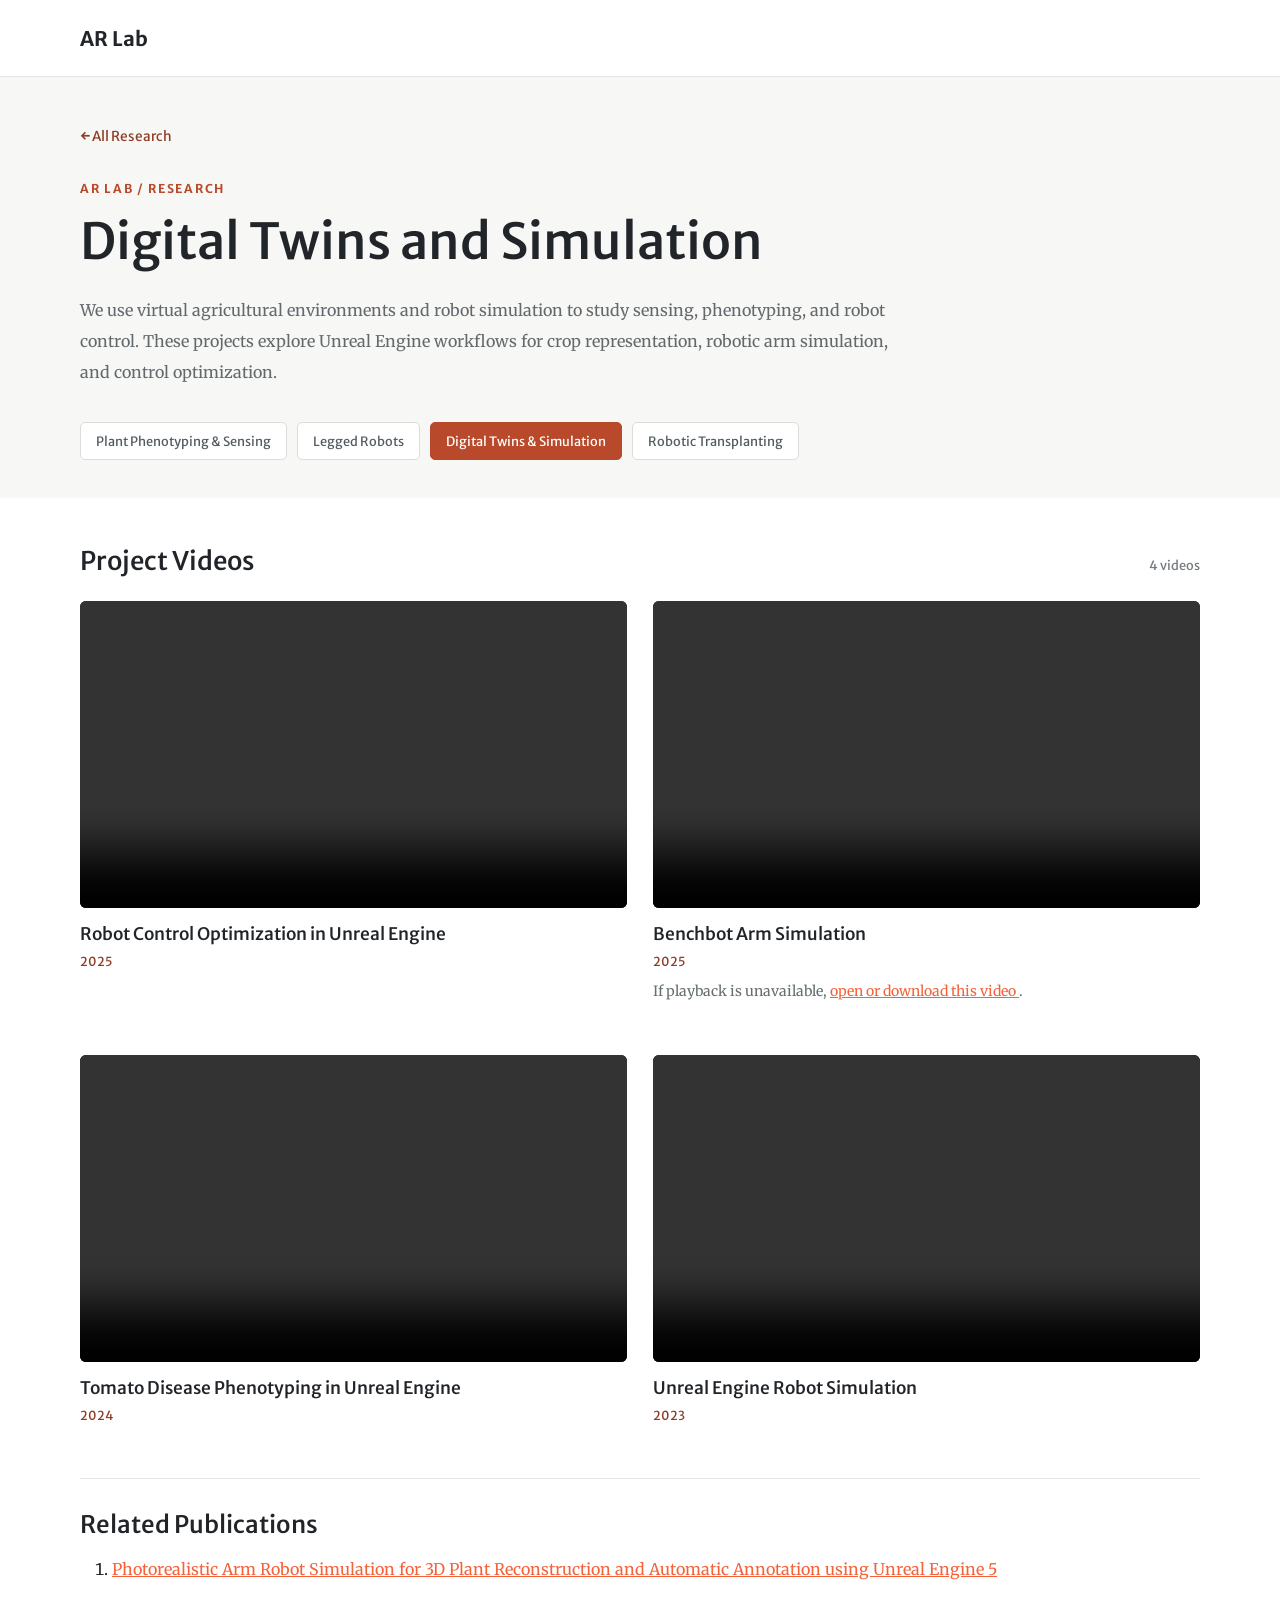
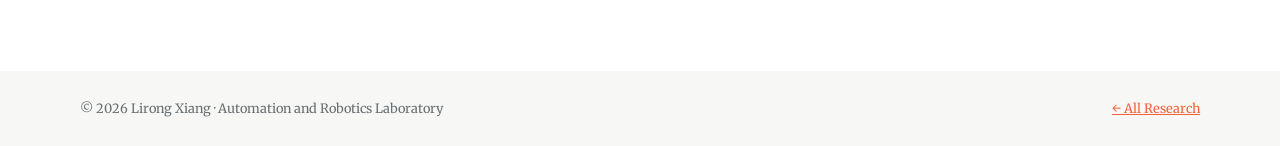
==== research/digital-twins.html @ 147086db "[ #lxweb ] Refactor the structure and style of the Research and Teaching section." ====
<!DOCTYPE html>
<html lang="en">
    <head>
        <meta charset="utf-8"/>
        <meta content="width=device-width, initial-scale=1" name="viewport"/>
        <title>
            Digital Twins and Simulation | AR Lab
        </title>
        <meta content="Virtual crops and agricultural environments for robot simulation, sensing, and control." name="description"/>
        <link href="../assets/favicon.ico" rel="icon"/>
        <link href="https://cdn.jsdelivr.net/npm/bootstrap-icons@1.5.0/font/bootstrap-icons.css" rel="stylesheet"/>
        <link href="https://fonts.googleapis.com/css?family=Merriweather+Sans:400,700" rel="stylesheet"/>
        <link href="https://fonts.googleapis.com/css?family=Merriweather:400,300,700" rel="stylesheet"/>
        <link href="../css/styles.css" rel="stylesheet"/>
        <link href="../css/research.css" rel="stylesheet"/>
    </head>
    <body class="research-detail" id="page-top">
        <header class="research-topbar">
            <div class="research-container research-topbar-inner">
                <a class="research-brand" href="../index.html">
                    AR Lab
                </a>
            </div>
        </header>
        <main>
            <section class="topic-hero">
                <div class="research-container">
                    <a class="research-back" href="../index.html#research">
                        ← All Research
                    </a>
                    <p class="research-eyebrow">
                        AR Lab / Research
                    </p>
                    <h1>
                        Digital Twins and Simulation
                    </h1>
                    <p class="topic-intro">
                        We use virtual agricultural environments and robot simulation to study sensing, phenotyping, and robot control. These projects explore Unreal Engine workflows for crop representation, robotic arm simulation, and control optimization.
                    </p>
                    <nav aria-label="Research topics" class="topic-tabs">
                        <a href="plant-phenotyping.html">
                            Plant Phenotyping &amp; Sensing
                        </a>
                        <a href="legged-robots.html">
                            Legged Robots
                        </a>
                        <a aria-current="page" href="digital-twins.html">
                            Digital Twins &amp; Simulation
                        </a>
                        <a href="robotic-transplanting.html">
                            Robotic Transplanting
                        </a>
                    </nav>
                </div>
            </section>
            <div class="research-container topic-content">
                <section aria-labelledby="project-videos">
                    <div class="topic-section-heading">
                        <h2 id="project-videos">
                            Project Videos
                        </h2>
                        <span class="research-count">
                            4 videos
                        </span>
                    </div>
                    <div class="research-video-grid">
                        <article class="research-video">
                            <video aria-label="Robot Control Optimization in Unreal Engine" controls="" playsinline="" preload="none">
                                <source src="../img/portfolio/projects/unreal engine inside canopy sensing trimmed2025-3.mp4" type="video/mp4"/>
                                Your browser does not support embedded video.
                                <a href="../img/portfolio/projects/unreal engine inside canopy sensing trimmed2025-3.mp4">
                                    Download video
                                </a>
                                .
                            </video>
                            <h3>
                                Robot Control Optimization in Unreal Engine
                            </h3>
                            <div class="research-video-year">
                                2025
                            </div>
                        </article>
                        <article class="research-video">
                            <video aria-label="Benchbot Arm Simulation" controls="" playsinline="" preload="none">
                                <source src="../img/portfolio/projects/benchbot arm sim.mkv" type="video/x-matroska"/>
                                Your browser does not support embedded video.
                                <a href="../img/portfolio/projects/benchbot arm sim.mkv">
                                    Download video
                                </a>
                                .
                            </video>
                            <h3>
                                Benchbot Arm Simulation
                            </h3>
                            <div class="research-video-year">
                                2025
                            </div>
                            <p class="video-fallback">
                                If playback is unavailable,
                                <a href="../img/portfolio/projects/benchbot arm sim.mkv">
                                    open or download this video
                                </a>
                                .
                            </p>
                        </article>
                        <article class="research-video">
                            <video aria-label="Tomato Disease Phenotyping in Unreal Engine" controls="" playsinline="" preload="none">
                                <source src="../img/portfolio/projects/UETomatoClipped.mp4" type="video/mp4"/>
                                Your browser does not support embedded video.
                                <a href="../img/portfolio/projects/UETomatoClipped.mp4">
                                    Download video
                                </a>
                                .
                            </video>
                            <h3>
                                Tomato Disease Phenotyping in Unreal Engine
                            </h3>
                            <div class="research-video-year">
                                2024
                            </div>
                        </article>
                        <article class="research-video">
                            <video aria-label="Unreal Engine Robot Simulation" controls="" playsinline="" preload="none">
                                <source src="../img/portfolio/projects/robot-simulation.mp4" type="video/mp4"/>
                                Your browser does not support embedded video.
                                <a href="../img/portfolio/projects/robot-simulation.mp4">
                                    Download video
                                </a>
                                .
                            </video>
                            <h3>
                                Unreal Engine Robot Simulation
                            </h3>
                            <div class="research-video-year">
                                2023
                            </div>
                        </article>
                    </div>
                </section>
                <section aria-labelledby="related-publications" class="research-references">
                    <h2 id="related-publications">
                        Related Publications
                    </h2>
                    <ol>
                        <li>
                            <a href="https://ieeexplore.ieee.org/abstract/document/10678093">
                                Photorealistic Arm Robot Simulation for 3D Plant Reconstruction and Automatic Annotation using Unreal Engine 5
                            </a>
                        </li>
                    </ol>
                </section>
            </div>
        </main>
        <footer class="research-footer">
            <div class="research-container">
                <span>
                    © 2026 Lirong Xiang · Automation and Robotics Laboratory
                </span>
                <a href="../index.html#research">
                    ← All Research
                </a>
            </div>
        </footer>
    </body>
</html>
---- css/research.css ----
/* Research overview and topic pages; scoped to preserve the existing homepage. */

html {
    scroll-padding-top: 88px;
}

.research-overview {
    background: #f7f7f5;
}

.research-container {
    width: min(1120px, calc(100% - 48px));
    margin: 0 auto;
}

.research-eyebrow {
    color: #b9492b;
    font: 700 .76rem "Merriweather Sans", sans-serif;
    letter-spacing: .14em;
    text-transform: uppercase;
}

.research-lead {
    max-width: 740px;
    margin: 0 auto 42px;
    color: #656b70;
    line-height: 1.9;
}

.research-grid,
.teaching-grid {
    display: grid;
    grid-template-columns: repeat(3, minmax(0, 1fr));
    gap: 24px;
}

.research-card {
    display: flex;
    flex-direction: column;
    padding: 32px;
    background: #fff;
    border: 1px solid #e3e5e3;
    border-radius: 8px;
    color: #212529;
    text-decoration: none;
    transition: transform .18s, box-shadow .18s, border-color .18s;
}

.research-card:hover {
    color: #212529;
    transform: translateY(-4px);
    border-color: #f4623a;
    box-shadow: 0 12px 30px #2026240d;
}


.research-card-cover {
    width: calc(100% + 64px);
    max-width: none;
    height: 195px;
    object-fit: cover;
    margin: -32px -32px 26px;
    border-radius: 7px 7px 0 0;
}


.research-count {
    color: #737a7e;
    font: .8rem "Merriweather Sans", sans-serif;
}

.research-card h3 {
    font-size: 1.35rem;
    line-height: 1.45;
}

.research-card p {
    color: #656b70;
    font-size: .92rem;
    line-height: 1.8;
    flex: 1;
}

.research-card-cta {
    color: #b9492b;
    font: 700 .85rem "Merriweather Sans", sans-serif;
    margin-top: 10px;
}

.research-card:focus-visible, .topic-tabs a:focus-visible {
    outline: 3px solid #f4623a;
    outline-offset: 4px;
}

.research-detail {
    background: #fff;
    color: #212529;
}

.research-topbar {
    position: sticky;
    top: 0;
    z-index: 1030;
    background: #fff;
    border-bottom: 1px solid #e3e5e3;
}

.research-topbar-inner {
    min-height: 76px;
    display: flex;
    justify-content: space-between;
    align-items: center;
    gap: 24px;
}

.research-brand {
    color: #212529;
    text-decoration: none;
    font: 700 1.25rem "Merriweather Sans", sans-serif;
    white-space: nowrap;
}

.topic-hero {
    padding: 46px 0 38px;
    background: #f7f7f5;
}

.research-back {
    display: inline-block;
    margin-bottom: 36px;
    color: #8d3d26;
    font: .85rem "Merriweather Sans", sans-serif;
    text-decoration: none;
}

.topic-hero h1 {
    max-width: 920px;
    font-size: clamp(2rem, 4vw, 3.1rem);
    line-height: 1.22;
    margin: 12px 0 22px;
}

.topic-intro {
    max-width: 840px;
    color: #62696d;
    line-height: 1.95;
    margin: 0;
}

.topic-tabs {
    display: flex;
    flex-wrap: wrap;
    gap: 10px;
    margin-top: 34px;
}

.topic-tabs a {
    border: 1px solid #d9deda;
    border-radius: 5px;
    padding: 10px 15px;
    background: #fff;
    color: #535d61;
    text-decoration: none;
    font: .8rem "Merriweather Sans", sans-serif;
}

.topic-tabs a[aria-current="page"] {
    background: #b9492b;
    border-color: #b9492b;
    color: #fff;
}

.topic-content {
    padding-top: 48px;
    padding-bottom: 64px;
}

.topic-section-heading {
    display: flex;
    align-items: baseline;
    justify-content: space-between;
    gap: 20px;
    margin-bottom: 24px;
}

.topic-section-heading h2 {
    font-size: 1.6rem;
    margin: 0;
}

.research-video-grid {
    display: grid;
    grid-template-columns: repeat(2, minmax(0, 1fr));
    gap: 34px 26px;
}

.research-video {
    min-width: 0;
}

.research-video video {
    width: 100%;
    aspect-ratio: 16 / 9;
    display: block;
    background: #161b1c;
    object-fit: contain;
    border-radius: 6px;
}

.research-video h3 {
    font-size: 1.08rem;
    line-height: 1.5;
    margin: 14px 0 6px;
}

.research-video-year {
    color: #8d3d26;
    font: .78rem "Merriweather Sans", sans-serif;
}

.research-video p {
    margin-top: 10px;
    color: #666e71;
    font-size: .88rem;
    line-height: 1.8;
}

.research-video-grid.single-video {
    grid-template-columns: minmax(0, 850px);
}

.research-references {
    margin-top: 55px;
    padding-top: 32px;
    border-top: 1px solid #e3e5e3;
}

.research-references h2 {
    font-size: 1.5rem;
}

.research-references li {
    padding: 8px 0;
    line-height: 1.7;
}

.research-references p {
    color: #666e71;
    line-height: 1.8;
}

.research-footer {
    background: #f7f7f5;
    padding: 28px 0;
    color: #697074;
    font-size: .8rem;
}

.research-footer .research-container {
    display: flex;
    justify-content: space-between;
    gap: 20px;
    flex-wrap: wrap;
}

/* Teaching cards share the Research card layout and spacing. */
.teaching-overview {
    background: #fff;
}

.teaching-grid {
    margin-top: 42px;
}

.teaching-card-cover-link {
    display: block;
    margin: -32px -32px 26px;
    border-radius: 7px 7px 0 0;
    overflow: hidden;
}

.teaching-card-cover-link img {
    display: block;
    width: 100%;
    height: 195px;
    object-fit: cover;
}

.teaching-course-code {
    color: #b9492b;
    font: 700 .8rem "Merriweather Sans", sans-serif;
    letter-spacing: .06em;
    margin-bottom: 12px;
}

.teaching-card h3 a {
    color: inherit;
    text-decoration: none;
}

.teaching-card h3 a:hover {
    color: #b9492b;
}

.teaching-card-links {
    display: flex;
    flex-wrap: wrap;
    gap: 12px 20px;
    margin-top: 10px;
    font: 700 .8rem "Merriweather Sans", sans-serif;
}

.teaching-card-links a {
    color: #b9492b;
    text-decoration: none;
}

@media (max-width: 1000px) {
    .research-grid,
    .teaching-grid {
        grid-template-columns: repeat(2, minmax(0, 1fr));
    }
}

@media (max-width: 700px) {
    .research-grid,
    .teaching-grid,
    .research-video-grid {
        grid-template-columns: 1fr;
    }
    .research-container {
        width: calc(100% - 36px);
    }
    .research-card {
        padding: 25px;
    }
    .research-card-cover {
        width: calc(100% + 50px);
        margin: -25px -25px 24px;
    }
    .teaching-card-cover-link {
        margin: -25px -25px 24px;
    }
    .research-topbar-inner {
        padding: 15px 0;
        align-items: flex-start;
        gap: 16px;
    }
    .topic-hero {
        padding-top: 28px;
    }
    .research-back {
        margin-bottom: 25px;
    }
    .topic-tabs a {
        font-size: .74rem;
        padding: 9px 11px;
    }
}
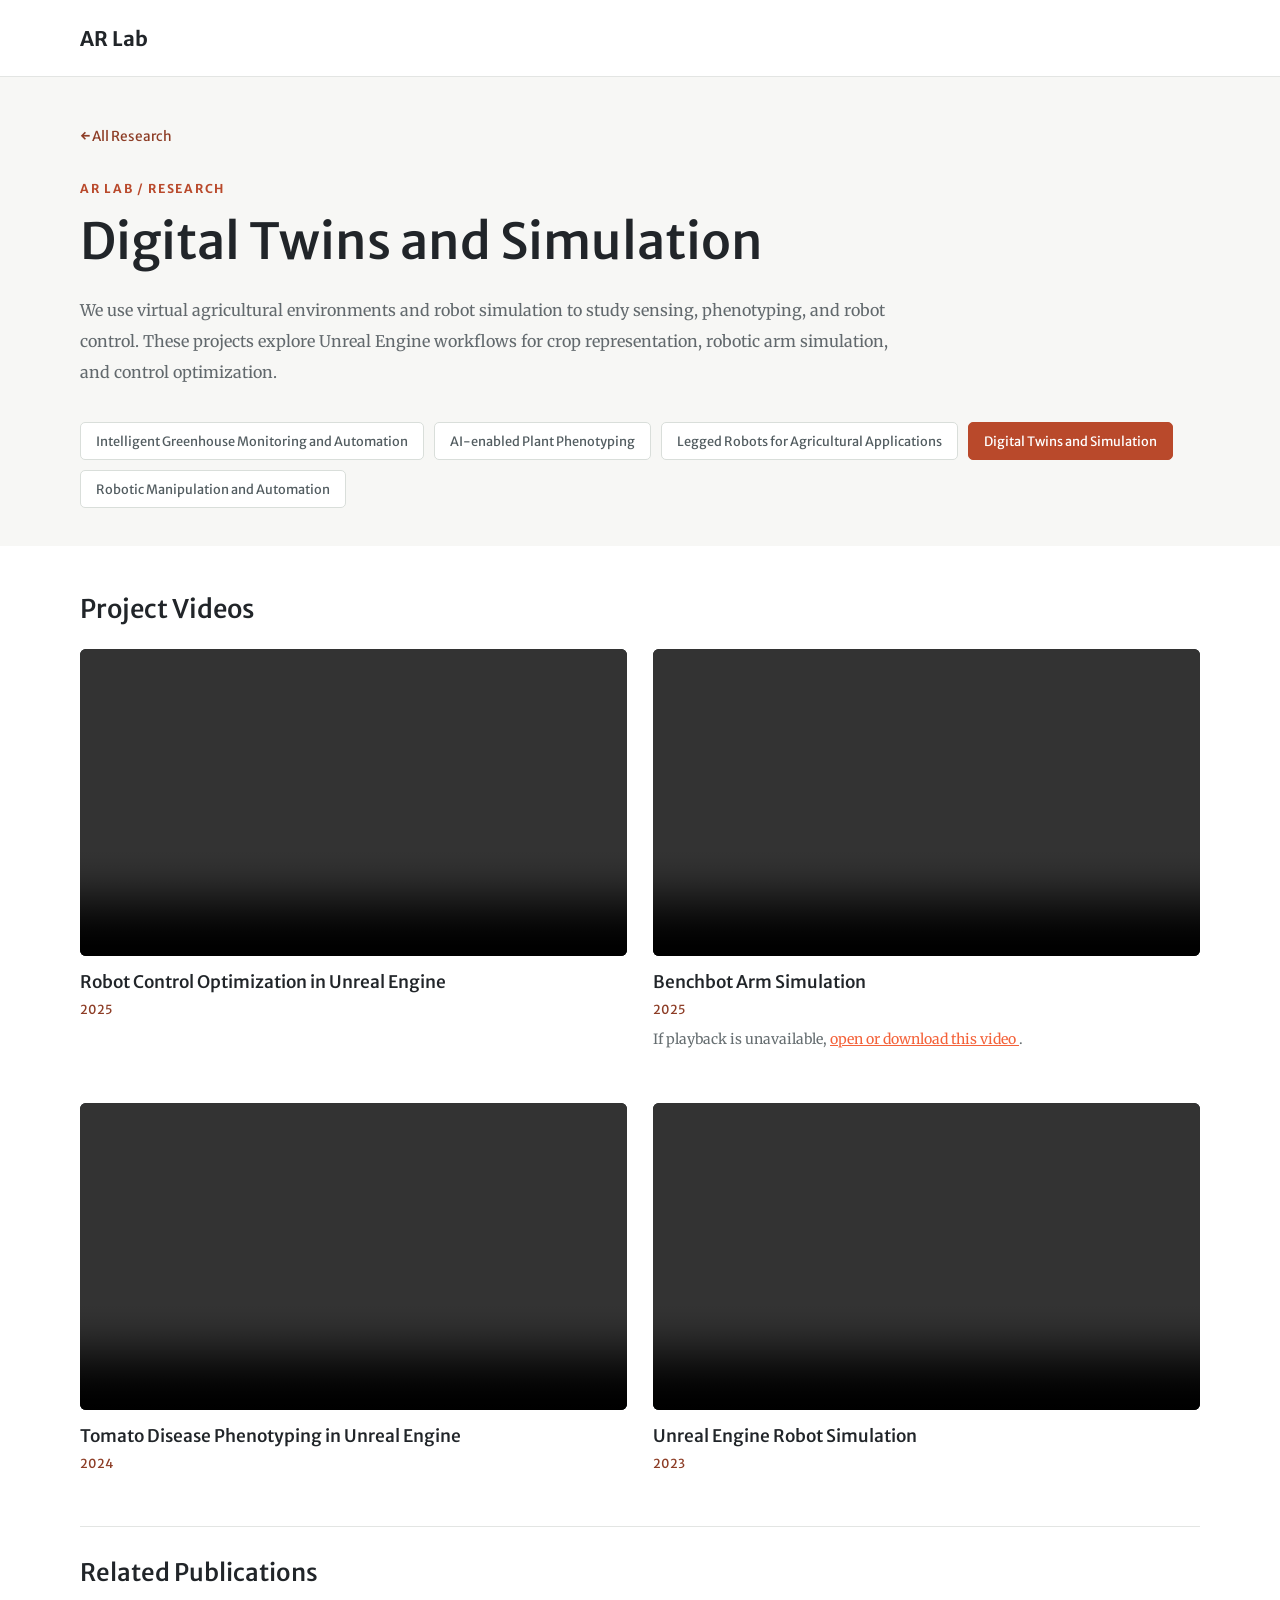
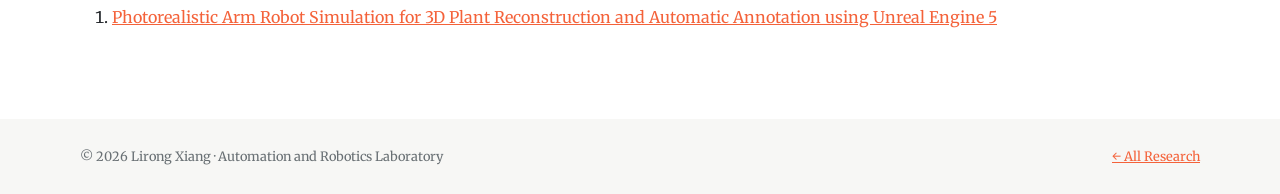
==== commit 939ea4da: "[ #lxweb ] Refactor categories of Research section." ====
--- a/research/digital-twins.html
+++ b/research/digital-twins.html
@@ -38,17 +38,20 @@
                         We use virtual agricultural environments and robot simulation to study sensing, phenotyping, and robot control. These projects explore Unreal Engine workflows for crop representation, robotic arm simulation, and control optimization.
                     </p>
                     <nav aria-label="Research topics" class="topic-tabs">
+                        <a href="greenhouse-monitoring.html">
+                            Intelligent Greenhouse Monitoring and Automation
+                        </a>
                         <a href="plant-phenotyping.html">
-                            Plant Phenotyping &amp; Sensing
+                            AI-enabled Plant Phenotyping
                         </a>
                         <a href="legged-robots.html">
-                            Legged Robots
+                            Legged Robots for Agricultural Applications
                         </a>
                         <a aria-current="page" href="digital-twins.html">
-                            Digital Twins &amp; Simulation
+                            Digital Twins and Simulation
                         </a>
                         <a href="robotic-transplanting.html">
-                            Robotic Transplanting
+                            Robotic Manipulation and Automation
                         </a>
                     </nav>
                 </div>
@@ -59,9 +62,6 @@
                         <h2 id="project-videos">
                             Project Videos
                         </h2>
-                        <span class="research-count">
-                            4 videos
-                        </span>
                     </div>
                     <div class="research-video-grid">
                         <article class="research-video">
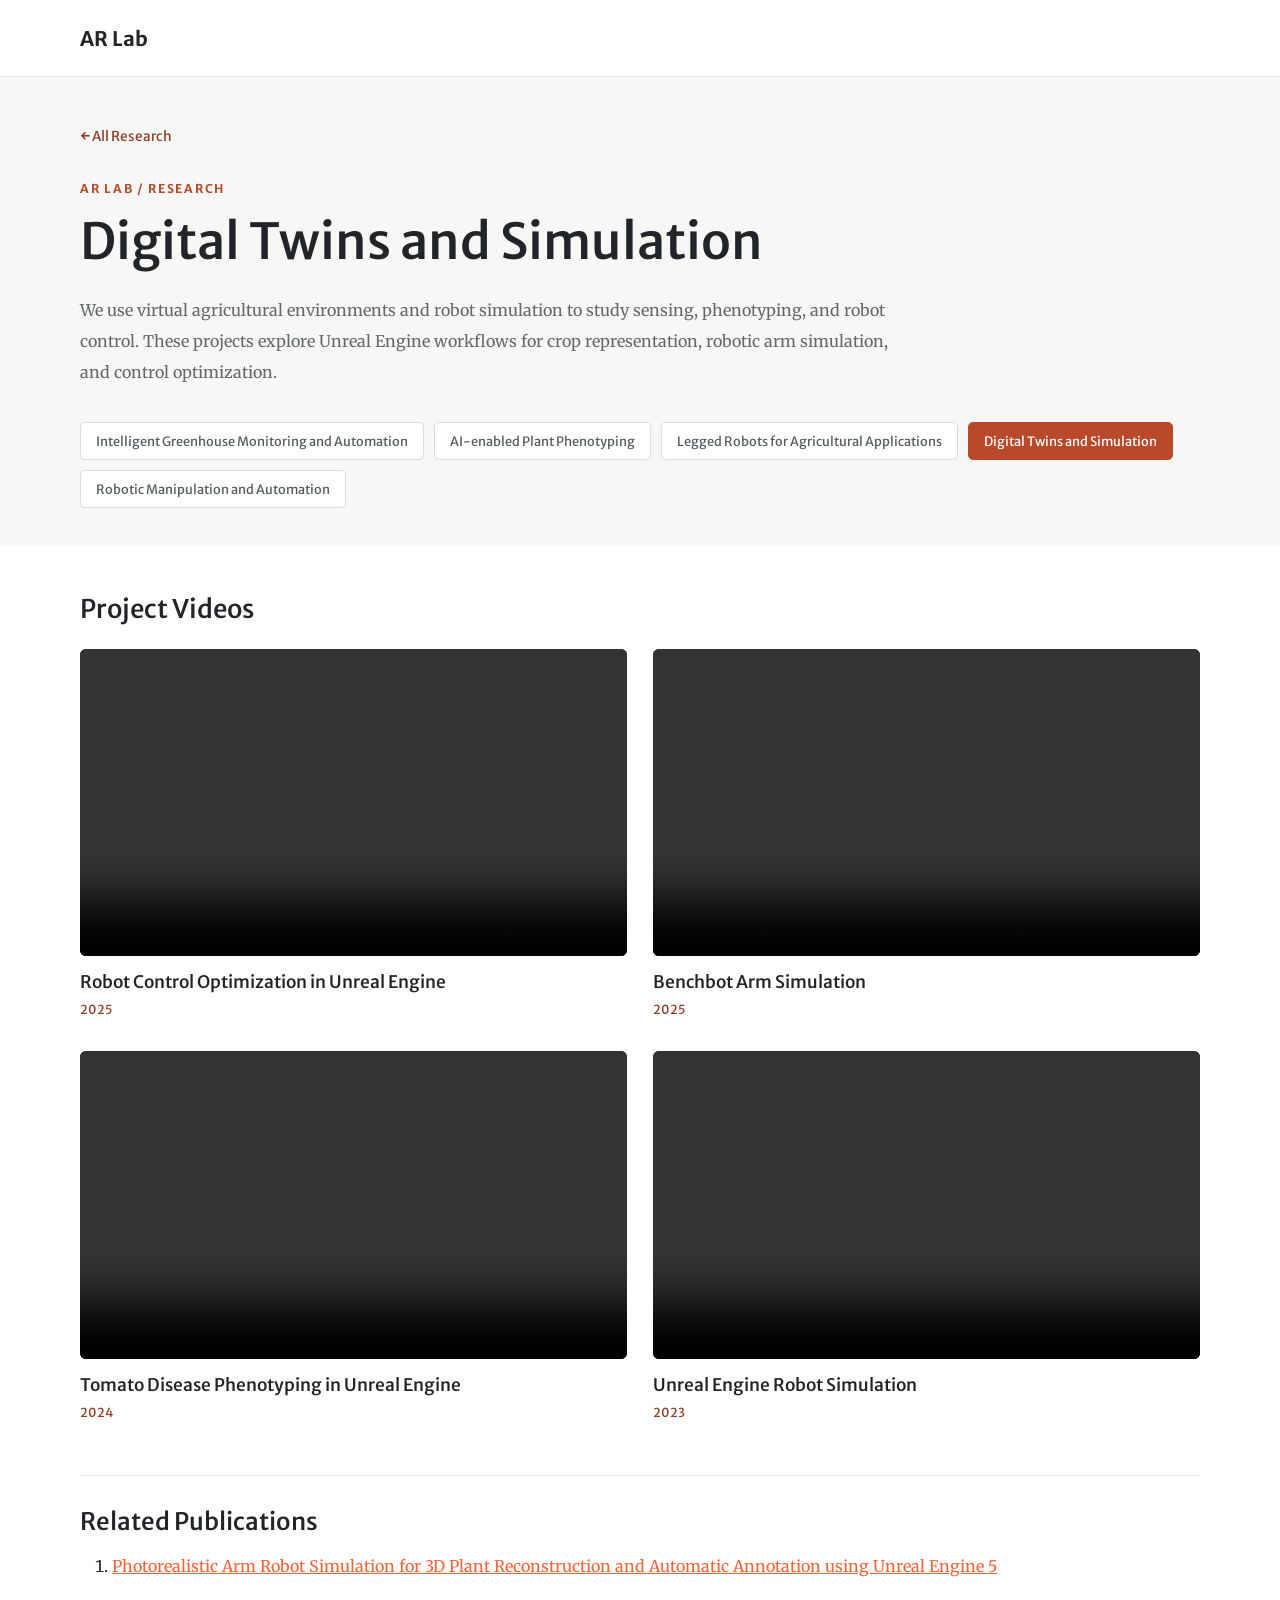
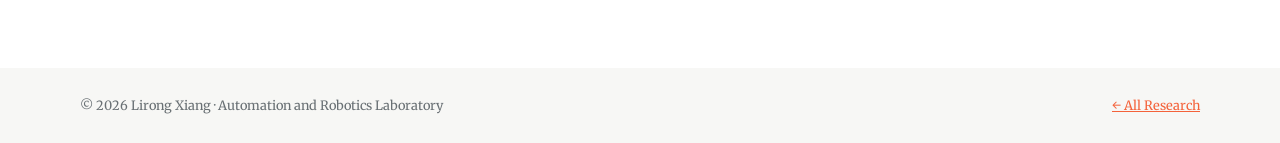
==== commit 3e5d5b59: "[ #lxweb ] Add a publication ref to Research section." ====
--- a/research/digital-twins.html
+++ b/research/digital-twins.html
@@ -95,13 +95,6 @@
                             <div class="research-video-year">
                                 2025
                             </div>
-                            <p class="video-fallback">
-                                If playback is unavailable,
-                                <a href="../img/portfolio/projects/benchbot arm sim.mkv">
-                                    open or download this video
-                                </a>
-                                .
-                            </p>
                         </article>
                         <article class="research-video">
                             <video aria-label="Tomato Disease Phenotyping in Unreal Engine" controls="" playsinline="" preload="none">
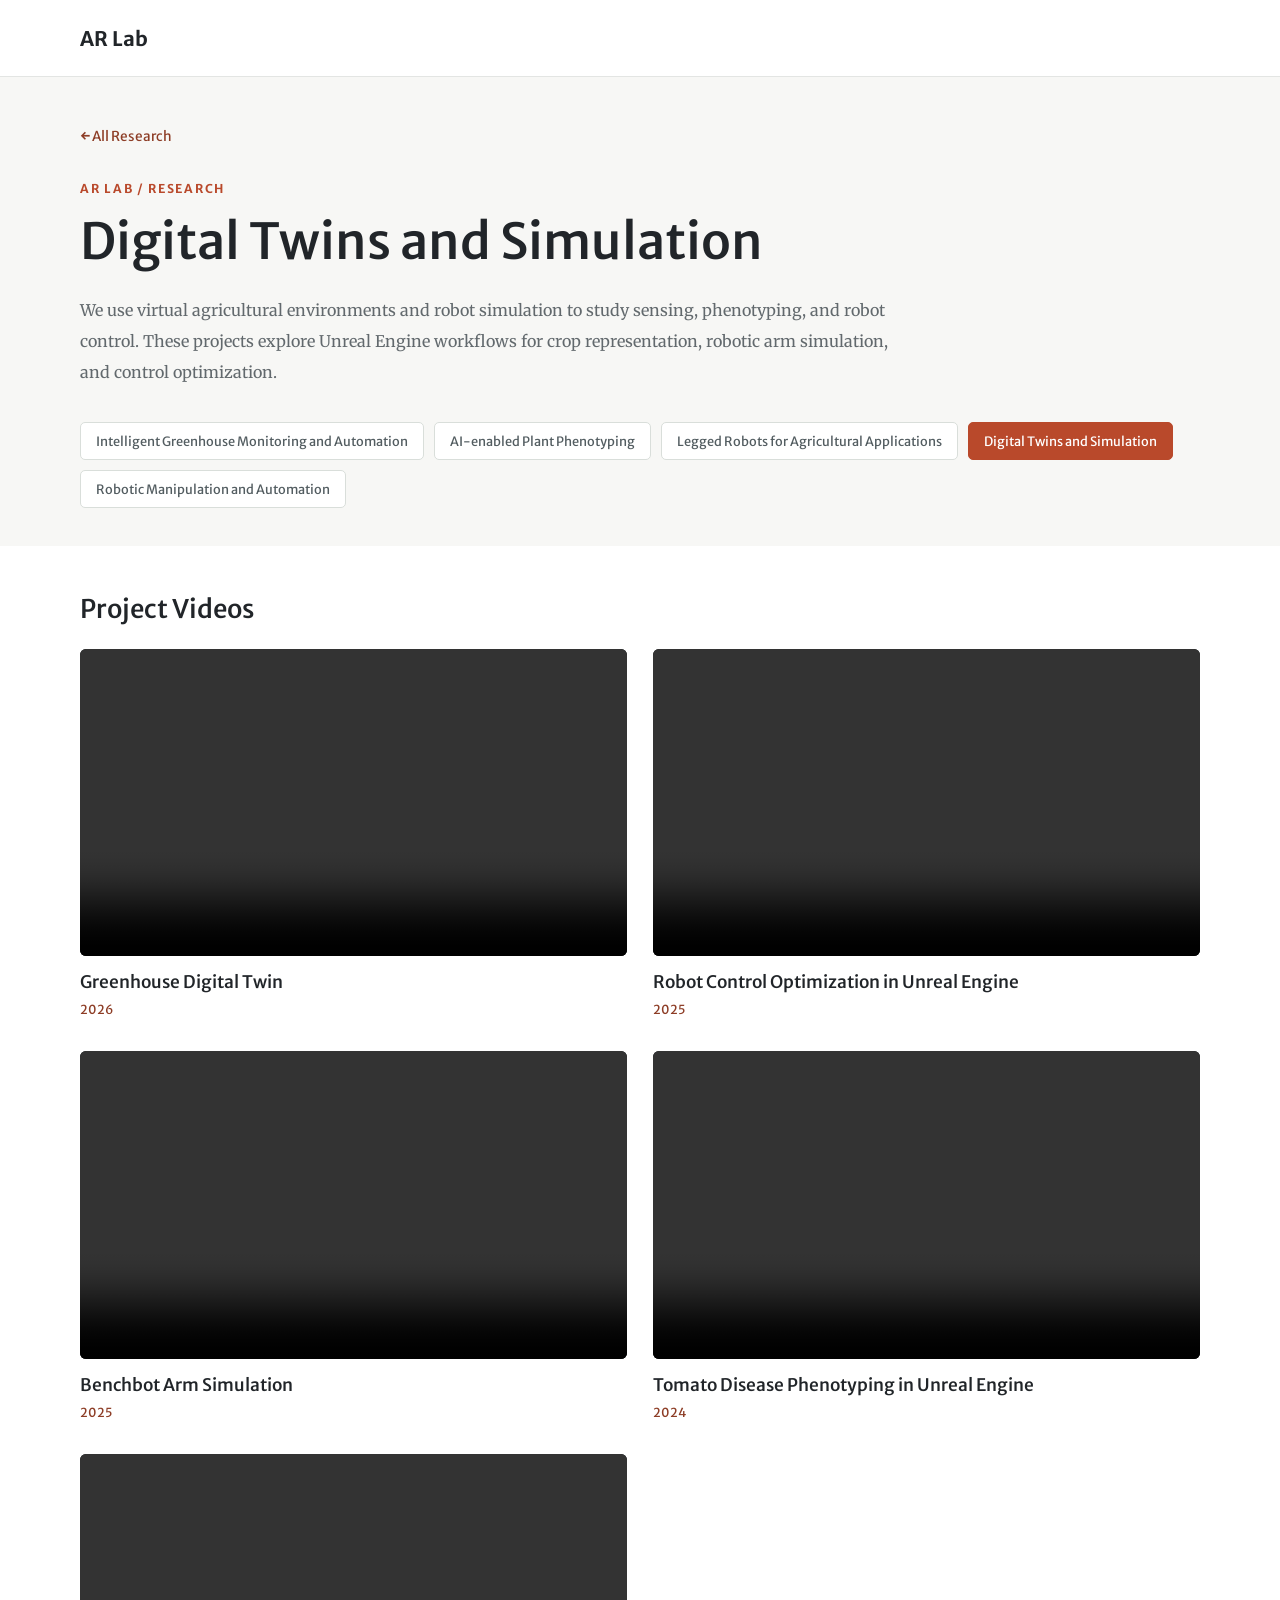
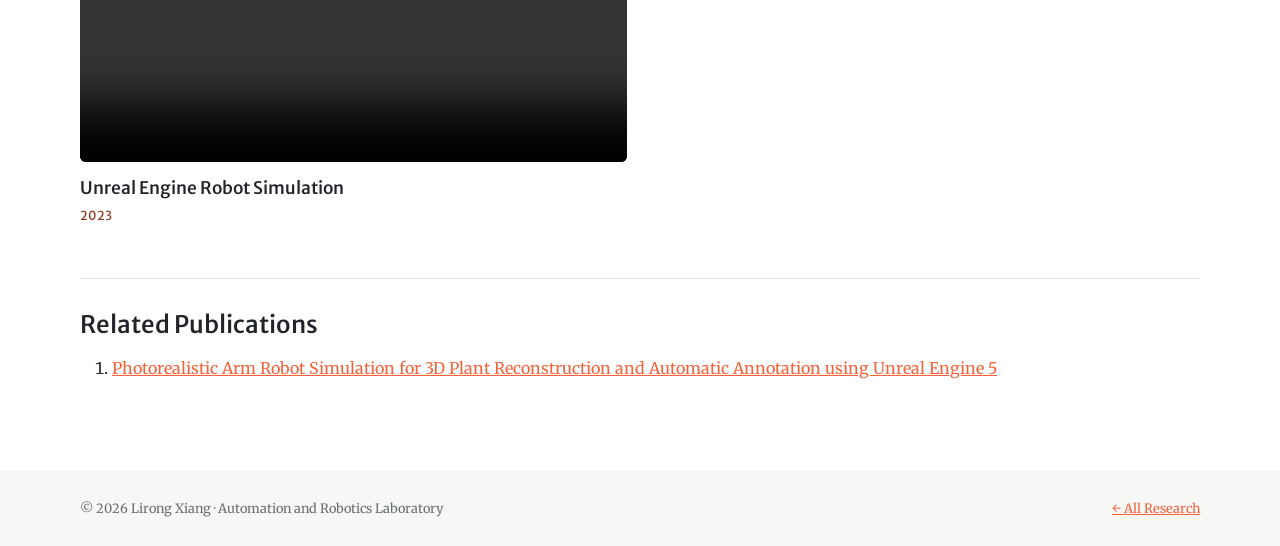
==== commit 59ec809c: "[ #lxweb ] Update research videos and teaching posters." ====
--- a/research/digital-twins.html
+++ b/research/digital-twins.html
@@ -65,7 +65,23 @@
                     </div>
                     <div class="research-video-grid">
                         <article class="research-video">
-                            <video aria-label="Robot Control Optimization in Unreal Engine" controls="" playsinline="" preload="none">
+                            <video aria-label="Greenhouse Digital Twin" controls="" playsinline="" preload="metadata">
+                                <source src="../img/portfolio/projects/Greenhouse digital twin.mp4" type="video/mp4"/>
+                                Your browser does not support embedded video.
+                                <a href="../img/portfolio/projects/Greenhouse digital twin.mp4">
+                                    Download video
+                                </a>
+                                .
+                            </video>
+                            <h3>
+                                Greenhouse Digital Twin
+                            </h3>
+                            <div class="research-video-year">
+                                2026
+                            </div>
+                        </article>
+                        <article class="research-video">
+                            <video aria-label="Robot Control Optimization in Unreal Engine" controls="" playsinline="" preload="metadata">
                                 <source src="../img/portfolio/projects/unreal engine inside canopy sensing trimmed2025-3.mp4" type="video/mp4"/>
                                 Your browser does not support embedded video.
                                 <a href="../img/portfolio/projects/unreal engine inside canopy sensing trimmed2025-3.mp4">
@@ -81,7 +97,7 @@
                             </div>
                         </article>
                         <article class="research-video">
-                            <video aria-label="Benchbot Arm Simulation" controls="" playsinline="" preload="none">
+                            <video aria-label="Benchbot Arm Simulation" controls="" playsinline="" preload="metadata">
                                 <source src="../img/portfolio/projects/benchbot arm sim.mkv" type="video/x-matroska"/>
                                 Your browser does not support embedded video.
                                 <a href="../img/portfolio/projects/benchbot arm sim.mkv">
@@ -97,7 +113,7 @@
                             </div>
                         </article>
                         <article class="research-video">
-                            <video aria-label="Tomato Disease Phenotyping in Unreal Engine" controls="" playsinline="" preload="none">
+                            <video aria-label="Tomato Disease Phenotyping in Unreal Engine" controls="" playsinline="" preload="metadata">
                                 <source src="../img/portfolio/projects/UETomatoClipped.mp4" type="video/mp4"/>
                                 Your browser does not support embedded video.
                                 <a href="../img/portfolio/projects/UETomatoClipped.mp4">
@@ -113,7 +129,7 @@
                             </div>
                         </article>
                         <article class="research-video">
-                            <video aria-label="Unreal Engine Robot Simulation" controls="" playsinline="" preload="none">
+                            <video aria-label="Unreal Engine Robot Simulation" controls="" playsinline="" preload="metadata">
                                 <source src="../img/portfolio/projects/robot-simulation.mp4" type="video/mp4"/>
                                 Your browser does not support embedded video.
                                 <a href="../img/portfolio/projects/robot-simulation.mp4">
